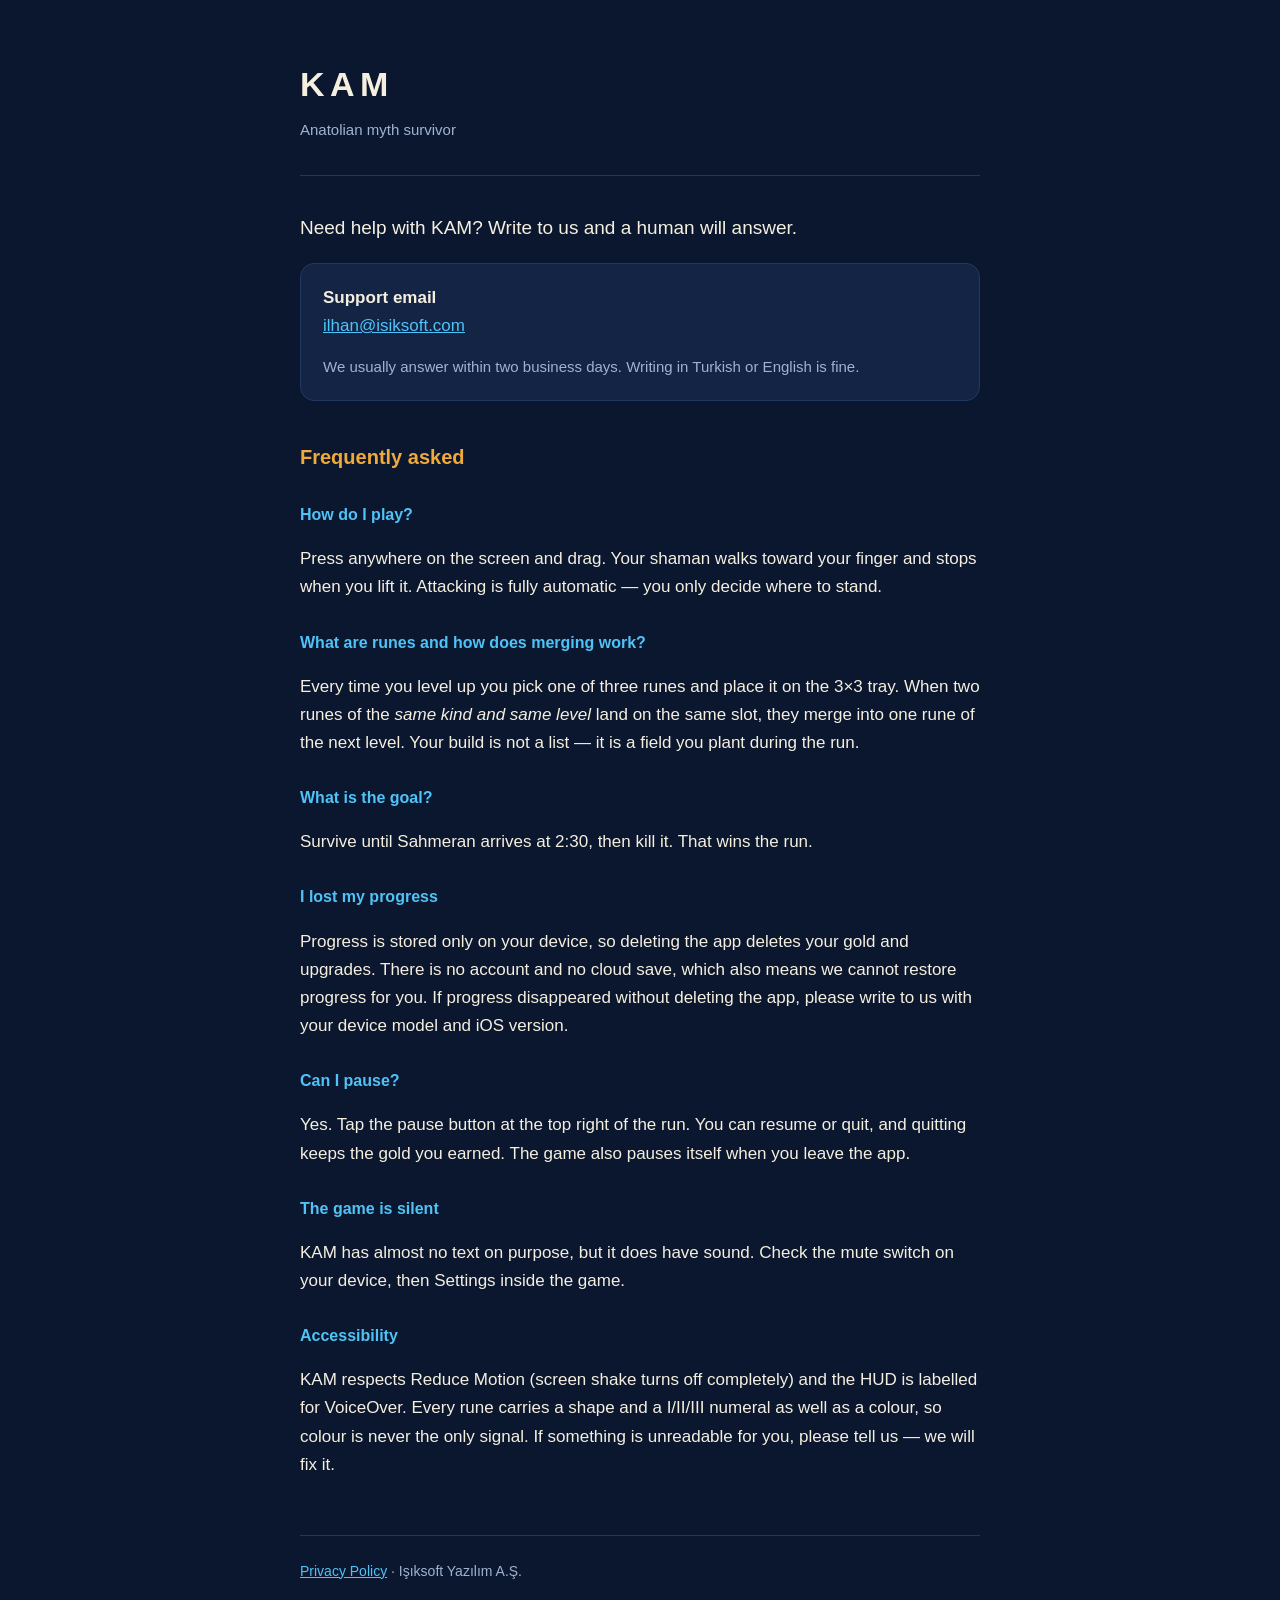
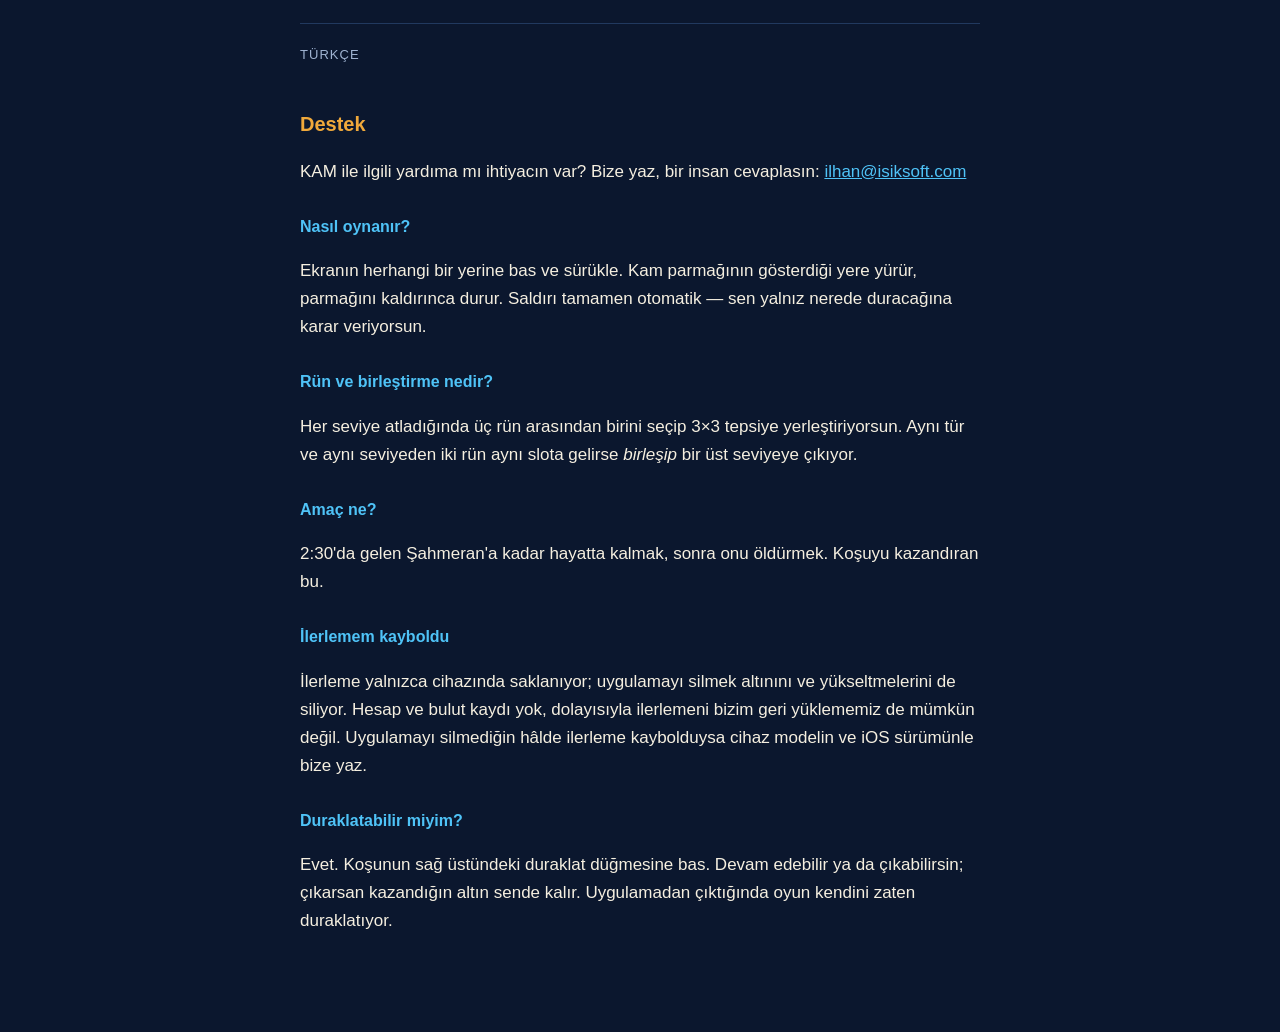
==== index.html @ 5cfdf0bc "KAM destek ve gizlilik sayfaları Gizlilik metni uygulamanın gerçeğinden çıkarıldı, şablondan değil: " ====
<!doctype html>
<html lang="en">
<head>
<meta charset="utf-8">
<meta name="viewport" content="width=device-width, initial-scale=1">
<title>KAM — Support</title>
<link rel="stylesheet" href="style.css">
</head>
<body>
<div class="wrap">

<header>
  <h1 class="title">KAM</h1>
  <p class="tagline">Anatolian myth survivor</p>
</header>

<p class="lead">Need help with KAM? Write to us and a human will answer.</p>

<div class="card">
  <strong>Support email</strong><br>
  <a href="mailto:ilhan@isiksoft.com">ilhan@isiksoft.com</a>
  <p class="muted" style="margin-bottom:0">We usually answer within two business days. Writing in Turkish or English is fine.</p>
</div>

<h2>Frequently asked</h2>

<h3>How do I play?</h3>
<p>Press anywhere on the screen and drag. Your shaman walks toward your finger and stops when you lift it. Attacking is fully automatic — you only decide where to stand.</p>

<h3>What are runes and how does merging work?</h3>
<p>Every time you level up you pick one of three runes and place it on the 3×3 tray. When two runes of the <em>same kind and same level</em> land on the same slot, they merge into one rune of the next level. Your build is not a list — it is a field you plant during the run.</p>

<h3>What is the goal?</h3>
<p>Survive until Sahmeran arrives at 2:30, then kill it. That wins the run.</p>

<h3>I lost my progress</h3>
<p>Progress is stored only on your device, so deleting the app deletes your gold and upgrades. There is no account and no cloud save, which also means we cannot restore progress for you. If progress disappeared without deleting the app, please write to us with your device model and iOS version.</p>

<h3>Can I pause?</h3>
<p>Yes. Tap the pause button at the top right of the run. You can resume or quit, and quitting keeps the gold you earned. The game also pauses itself when you leave the app.</p>

<h3>The game is silent</h3>
<p>KAM has almost no text on purpose, but it does have sound. Check the mute switch on your device, then Settings inside the game.</p>

<h3>Accessibility</h3>
<p>KAM respects Reduce Motion (screen shake turns off completely) and the HUD is labelled for VoiceOver. Every rune carries a shape and a I/II/III numeral as well as a colour, so colour is never the only signal. If something is unreadable for you, please tell us — we will fix it.</p>

<footer>
  <a href="privacy.html">Privacy Policy</a> · Işıksoft Yazılım A.Ş.
</footer>

<div class="lang">Türkçe</div>

<h2>Destek</h2>
<p>KAM ile ilgili yardıma mı ihtiyacın var? Bize yaz, bir insan cevaplasın: <a href="mailto:ilhan@isiksoft.com">ilhan@isiksoft.com</a></p>

<h3>Nasıl oynanır?</h3>
<p>Ekranın herhangi bir yerine bas ve sürükle. Kam parmağının gösterdiği yere yürür, parmağını kaldırınca durur. Saldırı tamamen otomatik — sen yalnız nerede duracağına karar veriyorsun.</p>

<h3>Rün ve birleştirme nedir?</h3>
<p>Her seviye atladığında üç rün arasından birini seçip 3×3 tepsiye yerleştiriyorsun. Aynı tür ve aynı seviyeden iki rün aynı slota gelirse <em>birleşip</em> bir üst seviyeye çıkıyor.</p>

<h3>Amaç ne?</h3>
<p>2:30'da gelen Şahmeran'a kadar hayatta kalmak, sonra onu öldürmek. Koşuyu kazandıran bu.</p>

<h3>İlerlemem kayboldu</h3>
<p>İlerleme yalnızca cihazında saklanıyor; uygulamayı silmek altınını ve yükseltmelerini de siliyor. Hesap ve bulut kaydı yok, dolayısıyla ilerlemeni bizim geri yüklememiz de mümkün değil. Uygulamayı silmediğin hâlde ilerleme kaybolduysa cihaz modelin ve iOS sürümünle bize yaz.</p>

<h3>Duraklatabilir miyim?</h3>
<p>Evet. Koşunun sağ üstündeki duraklat düğmesine bas. Devam edebilir ya da çıkabilirsin; çıkarsan kazandığın altın sende kalır. Uygulamadan çıktığında oyun kendini zaten duraklatıyor.</p>

</div>
</body>
</html>
---- style.css ----
:root {
  --bg: #0B172E;
  --surface: #132445;
  --text: #F5EFE0;
  --muted: #9FB3D1;
  --gold: #F0A93B;
  --nazar: #4FC3F7;
  --line: #21395F;
}

* { box-sizing: border-box; }

body {
  margin: 0;
  padding: 0 20px 80px;
  background: var(--bg);
  color: var(--text);
  font: 17px/1.65 -apple-system, BlinkMacSystemFont, "Segoe UI", Roboto, sans-serif;
  -webkit-text-size-adjust: 100%;
}

.wrap { max-width: 680px; margin: 0 auto; }

header {
  padding: 56px 0 32px;
  border-bottom: 1px solid var(--line);
  margin-bottom: 36px;
}

.title {
  font-size: 34px;
  font-weight: 800;
  letter-spacing: 0.16em;
  margin: 0 0 6px;
  color: var(--text);
}

.tagline { color: var(--muted); margin: 0; font-size: 15px; }

h2 {
  font-size: 20px;
  margin: 40px 0 12px;
  color: var(--gold);
}

h3 {
  font-size: 16px;
  margin: 28px 0 8px;
  color: var(--nazar);
  font-weight: 600;
}

p, li { color: var(--text); }
li { margin-bottom: 8px; }

a { color: var(--nazar); }

.card {
  background: var(--surface);
  border: 1px solid var(--line);
  border-radius: 14px;
  padding: 20px 22px;
  margin: 20px 0;
}

.lead { font-size: 19px; }

.muted { color: var(--muted); font-size: 15px; }

footer {
  margin-top: 56px;
  padding-top: 24px;
  border-top: 1px solid var(--line);
  color: var(--muted);
  font-size: 14px;
}

.lang {
  display: inline-block;
  margin-top: 40px;
  padding-top: 20px;
  border-top: 1px solid var(--line);
  width: 100%;
  color: var(--muted);
  font-size: 13px;
  letter-spacing: 0.08em;
  text-transform: uppercase;
}
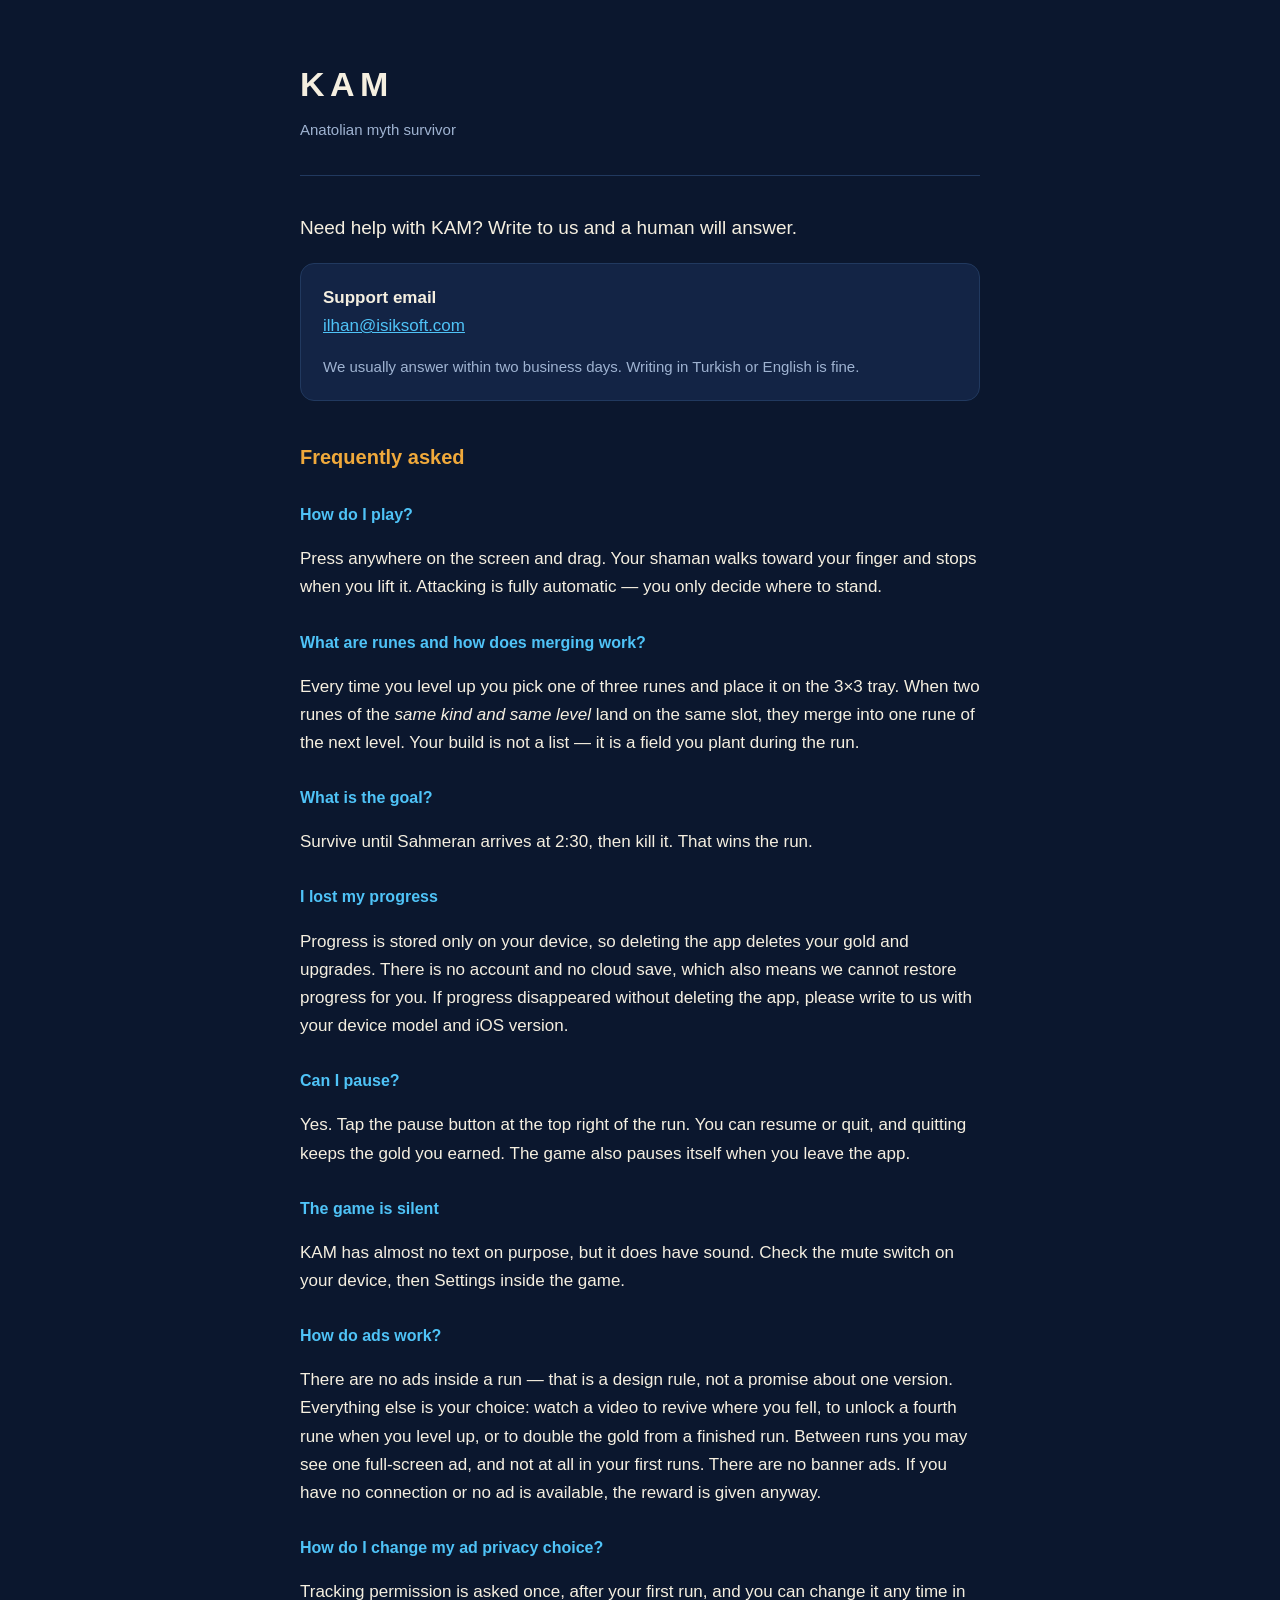
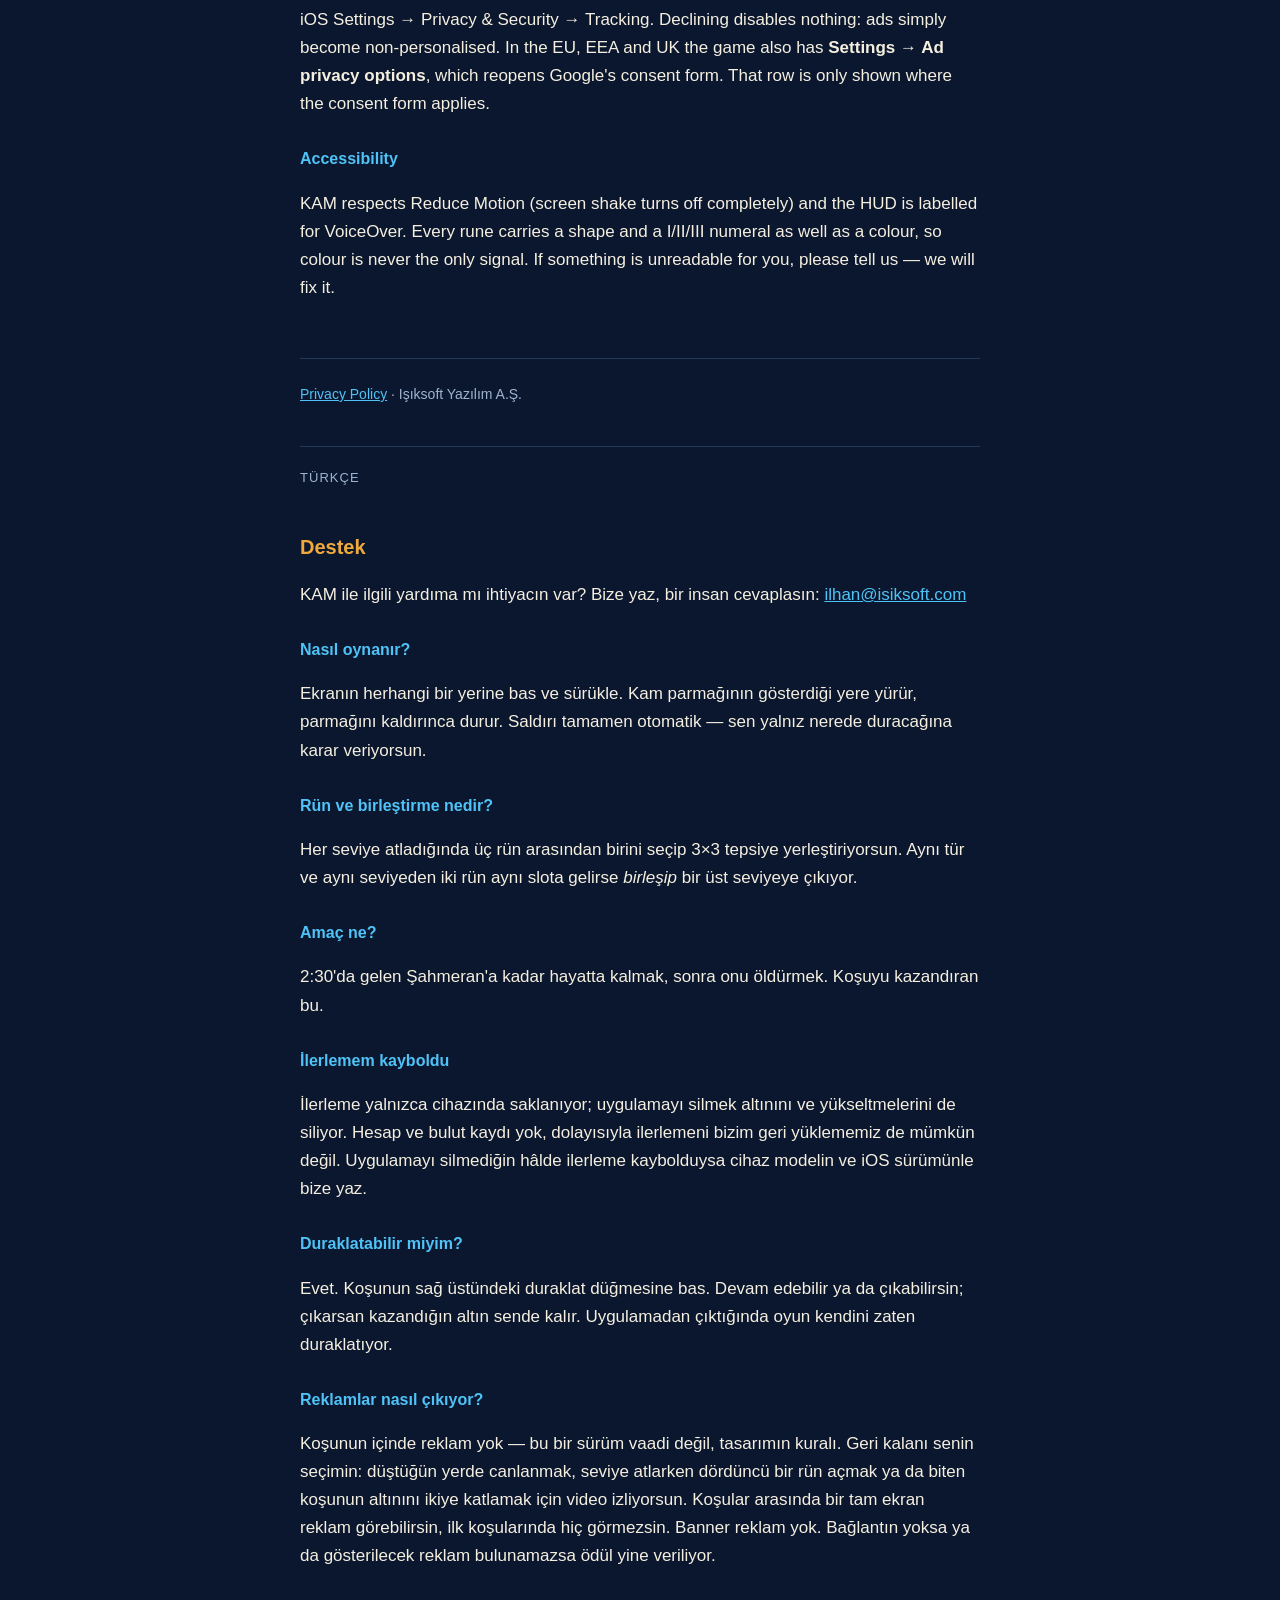
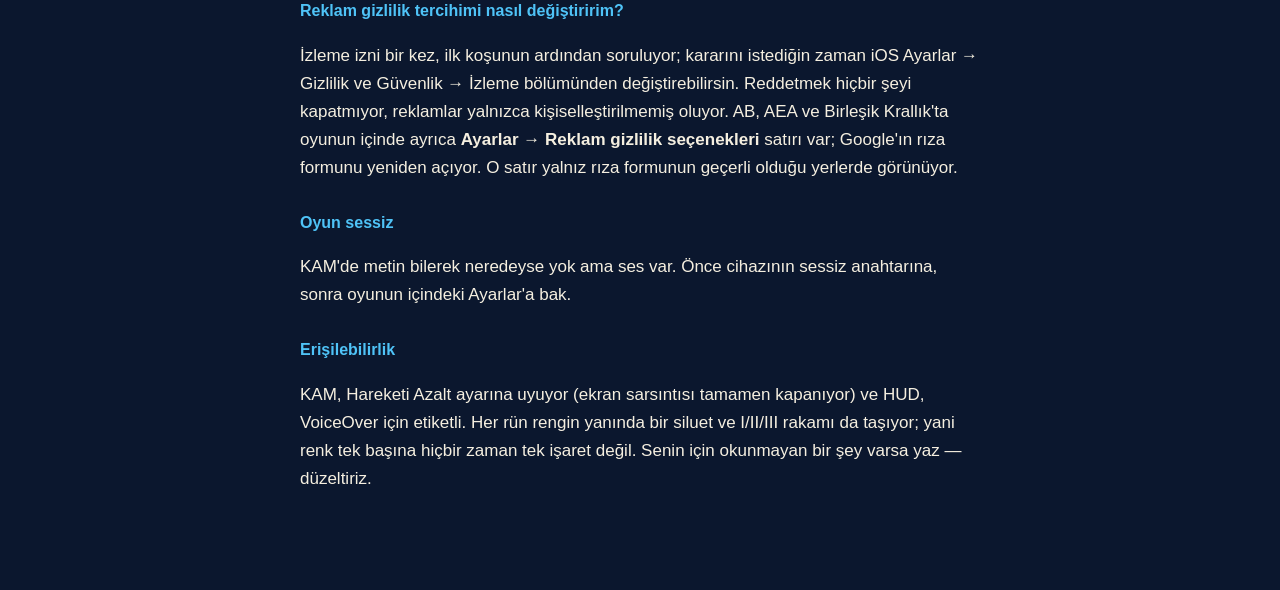
==== commit 5c1d3967: "Destek sayfası: reklam SSS'si + eksik TR maddeleri 1.1 ile reklam geliyor; sayfada reklamla ilgili t" ====
--- a/index.html
+++ b/index.html
@@ -42,6 +42,12 @@
 <h3>The game is silent</h3>
 <p>KAM has almost no text on purpose, but it does have sound. Check the mute switch on your device, then Settings inside the game.</p>
 
+<h3>How do ads work?</h3>
+<p>There are no ads inside a run — that is a design rule, not a promise about one version. Everything else is your choice: watch a video to revive where you fell, to unlock a fourth rune when you level up, or to double the gold from a finished run. Between runs you may see one full-screen ad, and not at all in your first runs. There are no banner ads. If you have no connection or no ad is available, the reward is given anyway.</p>
+
+<h3>How do I change my ad privacy choice?</h3>
+<p>Tracking permission is asked once, after your first run, and you can change it any time in iOS Settings → Privacy &amp; Security → Tracking. Declining disables nothing: ads simply become non-personalised. In the EU, EEA and UK the game also has <strong>Settings → Ad privacy options</strong>, which reopens Google's consent form. That row is only shown where the consent form applies.</p>
+
 <h3>Accessibility</h3>
 <p>KAM respects Reduce Motion (screen shake turns off completely) and the HUD is labelled for VoiceOver. Every rune carries a shape and a I/II/III numeral as well as a colour, so colour is never the only signal. If something is unreadable for you, please tell us — we will fix it.</p>
 
@@ -69,6 +75,18 @@
 <h3>Duraklatabilir miyim?</h3>
 <p>Evet. Koşunun sağ üstündeki duraklat düğmesine bas. Devam edebilir ya da çıkabilirsin; çıkarsan kazandığın altın sende kalır. Uygulamadan çıktığında oyun kendini zaten duraklatıyor.</p>
 
+<h3>Reklamlar nasıl çıkıyor?</h3>
+<p>Koşunun içinde reklam yok — bu bir sürüm vaadi değil, tasarımın kuralı. Geri kalanı senin seçimin: düştüğün yerde canlanmak, seviye atlarken dördüncü bir rün açmak ya da biten koşunun altınını ikiye katlamak için video izliyorsun. Koşular arasında bir tam ekran reklam görebilirsin, ilk koşularında hiç görmezsin. Banner reklam yok. Bağlantın yoksa ya da gösterilecek reklam bulunamazsa ödül yine veriliyor.</p>
+
+<h3>Reklam gizlilik tercihimi nasıl değiştiririm?</h3>
+<p>İzleme izni bir kez, ilk koşunun ardından soruluyor; kararını istediğin zaman iOS Ayarlar → Gizlilik ve Güvenlik → İzleme bölümünden değiştirebilirsin. Reddetmek hiçbir şeyi kapatmıyor, reklamlar yalnızca kişiselleştirilmemiş oluyor. AB, AEA ve Birleşik Krallık'ta oyunun içinde ayrıca <strong>Ayarlar → Reklam gizlilik seçenekleri</strong> satırı var; Google'ın rıza formunu yeniden açıyor. O satır yalnız rıza formunun geçerli olduğu yerlerde görünüyor.</p>
+
+<h3>Oyun sessiz</h3>
+<p>KAM'de metin bilerek neredeyse yok ama ses var. Önce cihazının sessiz anahtarına, sonra oyunun içindeki Ayarlar'a bak.</p>
+
+<h3>Erişilebilirlik</h3>
+<p>KAM, Hareketi Azalt ayarına uyuyor (ekran sarsıntısı tamamen kapanıyor) ve HUD, VoiceOver için etiketli. Her rün rengin yanında bir siluet ve I/II/III rakamı da taşıyor; yani renk tek başına hiçbir zaman tek işaret değil. Senin için okunmayan bir şey varsa yaz — düzeltiriz.</p>
+
 </div>
 </body>
 </html>
